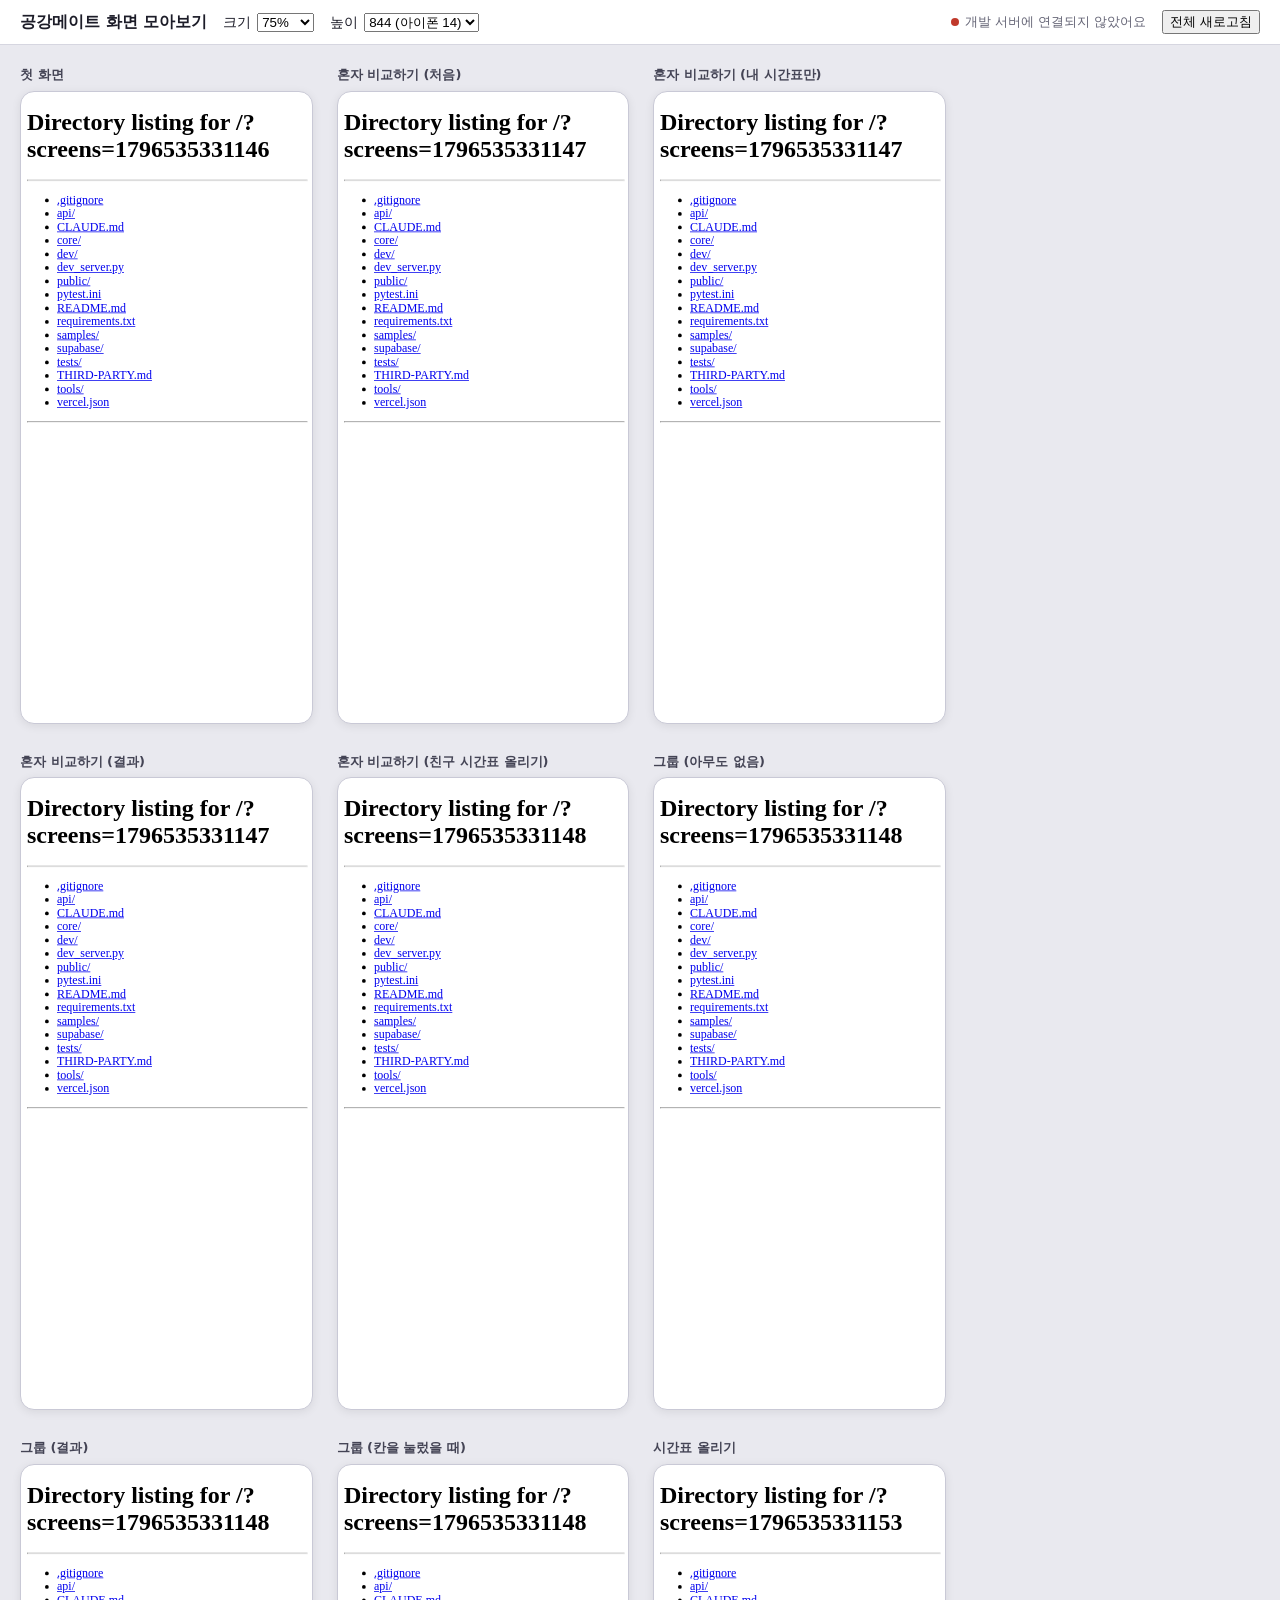
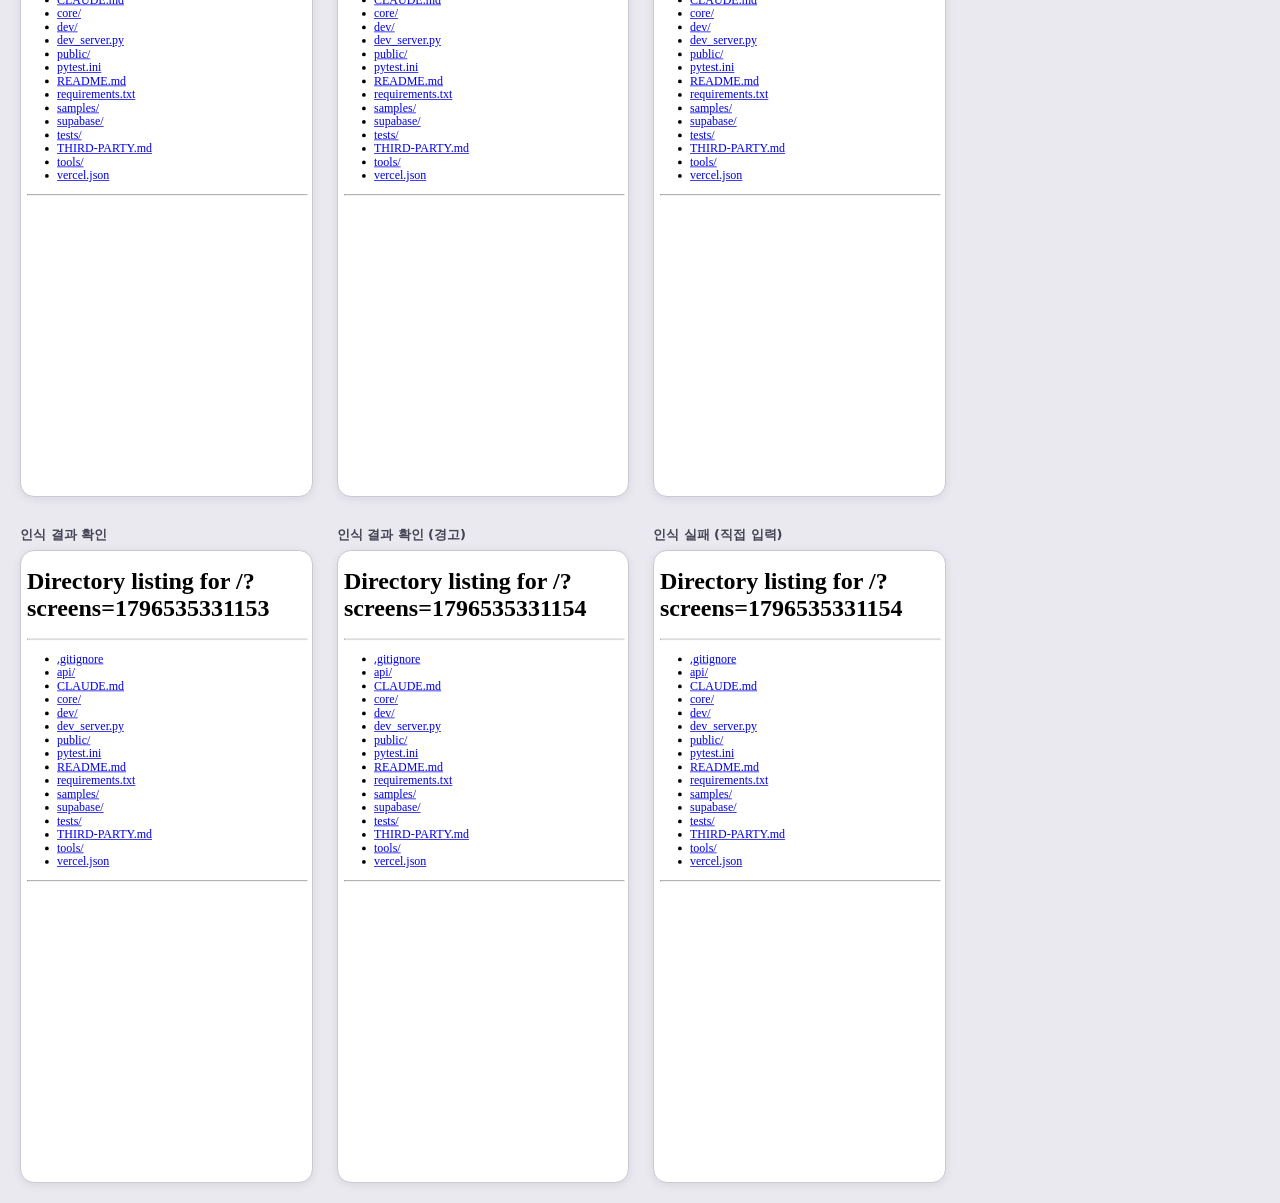
==== dev/screens.html @ fc60c529 "혼자 비교하기: 내 시간표 먼저, 친구 시간표 추가" ====
<!doctype html>
<html lang="ko">
<head>
<meta charset="utf-8">
<meta name="viewport" content="width=device-width, initial-scale=1">
<title>공강메이트 화면 모아보기 (개발용)</title>
<style>
  :root { color-scheme: light; }
  * { box-sizing: border-box; }
  body { margin: 0; font: 14px/1.5 system-ui, -apple-system, "Segoe UI", sans-serif; background: #e9e9ef; color: #1c1c28; }
  header { position: sticky; top: 0; z-index: 5; display: flex; align-items: center; gap: 16px; flex-wrap: wrap;
    padding: 10px 20px; background: #fff; border-bottom: 1px solid #d6d6e0; }
  header h1 { margin: 0; font-size: 16px; }
  header .grow { flex: 1; }
  header label { display: flex; align-items: center; gap: 6px; }
  #status { color: #667; font-size: 13px; }
  #status.live::before { content: ""; display: inline-block; width: 8px; height: 8px; margin-right: 6px; border-radius: 50%; background: #2fa84f; }
  #status.dead::before { content: ""; display: inline-block; width: 8px; height: 8px; margin-right: 6px; border-radius: 50%; background: #c0392b; }
  main { display: flex; flex-wrap: wrap; gap: 28px 24px; padding: 20px; align-items: flex-start; }
  .scene h2 { margin: 0 0 6px; font-size: 13px; color: #445; font-weight: 600; }
  .scene .group-name { color: #889; font-weight: 400; }
  .frame { overflow: hidden; background: #fff; border: 1px solid #c9c9d6; border-radius: 14px; box-shadow: 0 2px 10px rgba(0,0,0,.08); }
  iframe { display: block; width: 390px; height: 844px; border: 0; transform-origin: top left; }
</style>
</head>
<body>
<header>
  <h1>공강메이트 화면 모아보기</h1>
  <label>크기
    <select id="zoom">
      <option value="0.5">50%</option>
      <option value="0.6">60%</option>
      <option value="0.75" selected>75%</option>
      <option value="1">100%</option>
    </select>
  </label>
  <label>높이
    <select id="height">
      <option value="844" selected>844 (아이폰 14)</option>
      <option value="667">667 (작은 폰)</option>
      <option value="1100">1100 (길게)</option>
    </select>
  </label>
  <span class="grow"></span>
  <span id="status">연결 중</span>
  <button id="reload" type="button">전체 새로고침</button>
</header>
<main id="board"></main>

<script>
// 실제 앱(/)을 iframe으로 띄우고, 같은 출처라서 앱 안의 상태를 직접 채워 각 화면을 만든다.
// 앱 코드는 건드리지 않는다. 화면이 하나 늘어나면 SCENES 에 한 줄만 추가하면 된다.
const demo = {};   // { 재호: [{day,start,end}], ... }

// 아래 함수들은 iframe 안에서 실행된다(앱의 state, show 등을 그대로 쓴다). 바깥 변수는 쓰지 말 것.
const SCENES = [
  { title: '첫 화면', run: () => { show('home'); } },

  { title: '혼자 비교하기 (처음)', run: () => {
    state.mode = 'solo'; state.solo = { members: [], result: null, error: null, adding: null }; show('solo');
  } },
  { title: '혼자 비교하기 (내 시간표만)', run: (d) => {
    state.mode = 'solo'; state.solo = { members: [{ name: '재호', classes: d['재호'], me: true }], result: null, error: null, adding: null }; show('solo');
  } },
  { title: '혼자 비교하기 (결과)', run: async (d) => {
    state.mode = 'solo';
    state.solo = { members: [{ name: '재호', classes: d['재호'], me: true }, { name: '민지', classes: d['민지'] }, { name: '서준', classes: d['서준'] }], result: null, error: null, adding: null };
    await computeSolo(); show('solo');
  } },
  { title: '혼자 비교하기 (친구 시간표 올리기)', run: () => {
    state.mode = 'solo'; state.solo = { members: [{ name: '재호', classes: [], me: true }], result: null, error: null, adding: 'friend' }; state.joinFile = null; show('join');
  } },

  { title: '그룹 (아무도 없음)', run: () => {
    state.mode = 'group'; state.group = { id: 'demo', name: '캡스톤 스터디', members: [], loadedAt: new Date() }; state.result = null; show('group');
  } },
  { title: '그룹 (결과)', run: async (d) => {
    const members = ['재호', '민지', '서준', '유나'].map((n, i) => ({ id: `m${i}`, name: n, classes: d[n] }));
    localStorage.setItem('gongang:group:demo', JSON.stringify({ memberId: 'm0', name: '재호' }));
    state.mode = 'group';
    state.group = { id: 'demo', name: '캡스톤 스터디', members, loadedAt: new Date() };
    state.result = await postJSON('/api/free', { members: members.map((m) => ({ name: m.name, classes: m.classes })) });
    show('group');
  } },
  { title: '그룹 (칸을 눌렀을 때)', run: async (d) => {
    const members = ['재호', '민지', '서준', '유나'].map((n, i) => ({ id: `m${i}`, name: n, classes: d[n] }));
    localStorage.setItem('gongang:group:demo', JSON.stringify({ memberId: 'm0', name: '재호' }));
    state.mode = 'group';
    state.group = { id: 'demo', name: '캡스톤 스터디', members, loadedAt: new Date() };
    state.result = await postJSON('/api/free', { members: members.map((m) => ({ name: m.name, classes: m.classes })) });
    show('group');
    const s = [...state.result.segments].sort((a, b) => b.count - a.count || b.minutes - a.minutes)[0];
    if (s) openDetail(s, '재호');
  } },

  { title: '시간표 올리기', run: () => { state.mode = 'group'; state.group = { id: 'demo', name: '', members: [] }; state.joinFile = null; show('join'); } },
  { title: '인식 결과 확인', run: (d) => {
    state.mode = 'group'; state.group = { id: 'demo', name: '', members: [] };
    state.draft = { name: '재호', status: 'done', error: null, warnings: [], gridStart: 9,
      classes: d['재호'].map((c, i) => ({ ...c, id: 9000 + i, color: PALETTE[i % PALETTE.length] })) };
    show('review');
  } },
  { title: '인식 결과 확인 (경고)', run: (d) => {
    state.mode = 'solo'; state.group = { id: 'demo', name: '', members: [] };
    state.draft = { name: '민지', status: 'done', error: null, gridStart: 9,
      warnings: [{ code: 'cut_off', message: '시간표가 17시까지만 보여요. 그 뒤 수업은 직접 추가해 주세요.' }],
      classes: d['민지'].map((c, i) => ({ ...c, id: 9100 + i, color: PALETTE[i % PALETTE.length] })) };
    show('review');
  } },
  { title: '인식 실패 (직접 입력)', run: () => {
    state.mode = 'group'; state.group = { id: 'demo', name: '', members: [] };
    state.draft = { name: '', status: 'error', error: '시간표를 찾지 못했어요.', warnings: [], classes: [], gridStart: 9 };
    show('review');
  } },
];

const board = document.getElementById('board');
const zoomSel = document.getElementById('zoom');
const heightSel = document.getElementById('height');
const frames = [];

function layout() {
  const z = Number(zoomSel.value), h = Number(heightSel.value);
  for (const { frame, iframe } of frames) {
    iframe.style.height = `${h}px`;
    iframe.style.transform = `scale(${z})`;
    frame.style.width = `${390 * z}px`;
    frame.style.height = `${h * z}px`;
  }
  try { localStorage.setItem('screens:view', JSON.stringify({ z: zoomSel.value, h: heightSel.value })); } catch (e) {}
}

function build() {
  for (const scene of SCENES) {
    const wrap = document.createElement('section');
    wrap.className = 'scene';
    const h2 = document.createElement('h2');
    h2.textContent = scene.title;
    const frame = document.createElement('div');
    frame.className = 'frame';
    const iframe = document.createElement('iframe');
    iframe.title = scene.title;
    iframe.addEventListener('load', () => drive(iframe, scene));
    frame.append(iframe);
    wrap.append(h2, frame);
    board.append(wrap);
    frames.push({ frame, iframe, scene });
  }
  layout();
}

function drive(iframe, scene) {
  const w = iframe.contentWindow;
  if (w.location.href === 'about:blank') return; // 처음 빈 iframe 의 load 는 건너뛴다
  const code = `(async () => { try { await (${scene.run.toString()})(${JSON.stringify(demo)}); } catch (e) { console.error(e); } })()`;
  // 앱의 시작 코드(start)가 끝난 뒤에 화면을 만든다
  setTimeout(() => { try { w.eval(code); } catch (e) { console.error(e); } }, 60);
}

function loadAll() {
  for (const { iframe } of frames) iframe.src = `/?screens=${Date.now()}`;
}

// 화면 확인용 가짜 시간표. 결과 화면에 공강 칸이 여러 개 보이도록 요일마다 수업을 흩어 놓았다.
const T = (day, start, end) => ({ day, start, end });
const DEMO_DATA = {
  재호: [T('MON','09:00','10:15'), T('MON','13:30','14:45'), T('TUE','10:30','11:45'), T('TUE','15:00','16:15'), T('WED','09:00','10:15'),
        T('WED','14:00','15:15'), T('THU','10:30','11:45'), T('THU','16:00','17:15'), T('FRI','09:00','10:15'), T('FRI','13:00','14:15')],
  민지: [T('MON','09:00','10:15'), T('MON','15:00','16:15'), T('TUE','09:00','10:15'), T('TUE','14:00','15:15'), T('WED','10:30','11:45'),
        T('WED','16:00','17:15'), T('THU','09:00','10:15'), T('THU','13:30','14:45'), T('FRI','10:30','11:45'), T('FRI','15:00','16:15')],
  서준: [T('MON','10:30','11:45'), T('MON','16:00','17:15'), T('TUE','10:30','11:45'), T('TUE','16:00','17:15'), T('WED','09:00','10:15'),
        T('WED','15:00','16:15'), T('THU','11:00','12:15'), T('THU','15:00','16:15'), T('FRI','09:00','10:15'), T('FRI','14:00','15:15')],
  유나: [T('MON','09:00','10:15'), T('MON','14:00','15:15'), T('TUE','13:00','14:15'), T('TUE','16:00','17:15'), T('WED','10:30','11:45'),
        T('WED','14:00','15:15'), T('THU','09:00','10:15'), T('THU','16:00','17:15'), T('FRI','10:30','11:45'), T('FRI','16:00','17:15')],
};
Object.assign(demo, DEMO_DATA);

// 파일을 저장하면 서버가 알려 주고, 그때 전체를 다시 불러온다
let stamp = null;
async function poll() {
  const status = document.getElementById('status');
  try {
    const r = await fetch('/_stamp', { cache: 'no-store' });
    const s = (await r.json()).stamp;
    status.textContent = '파일을 저장하면 자동으로 바뀌어요';
    status.className = 'live';
    if (stamp !== null && s !== stamp) loadAll();
    stamp = s;
  } catch (e) {
    status.textContent = '개발 서버에 연결되지 않았어요';
    status.className = 'dead';
  }
}

(async () => {
  try {
    const v = JSON.parse(localStorage.getItem('screens:view') || 'null');
    if (v) { zoomSel.value = v.z; heightSel.value = v.h; }
  } catch (e) {}
  zoomSel.addEventListener('change', layout);
  heightSel.addEventListener('change', layout);
  document.getElementById('reload').addEventListener('click', loadAll);
  build();
  loadAll();
  poll();
  setInterval(poll, 1000);
})();
</script>
</body>
</html>
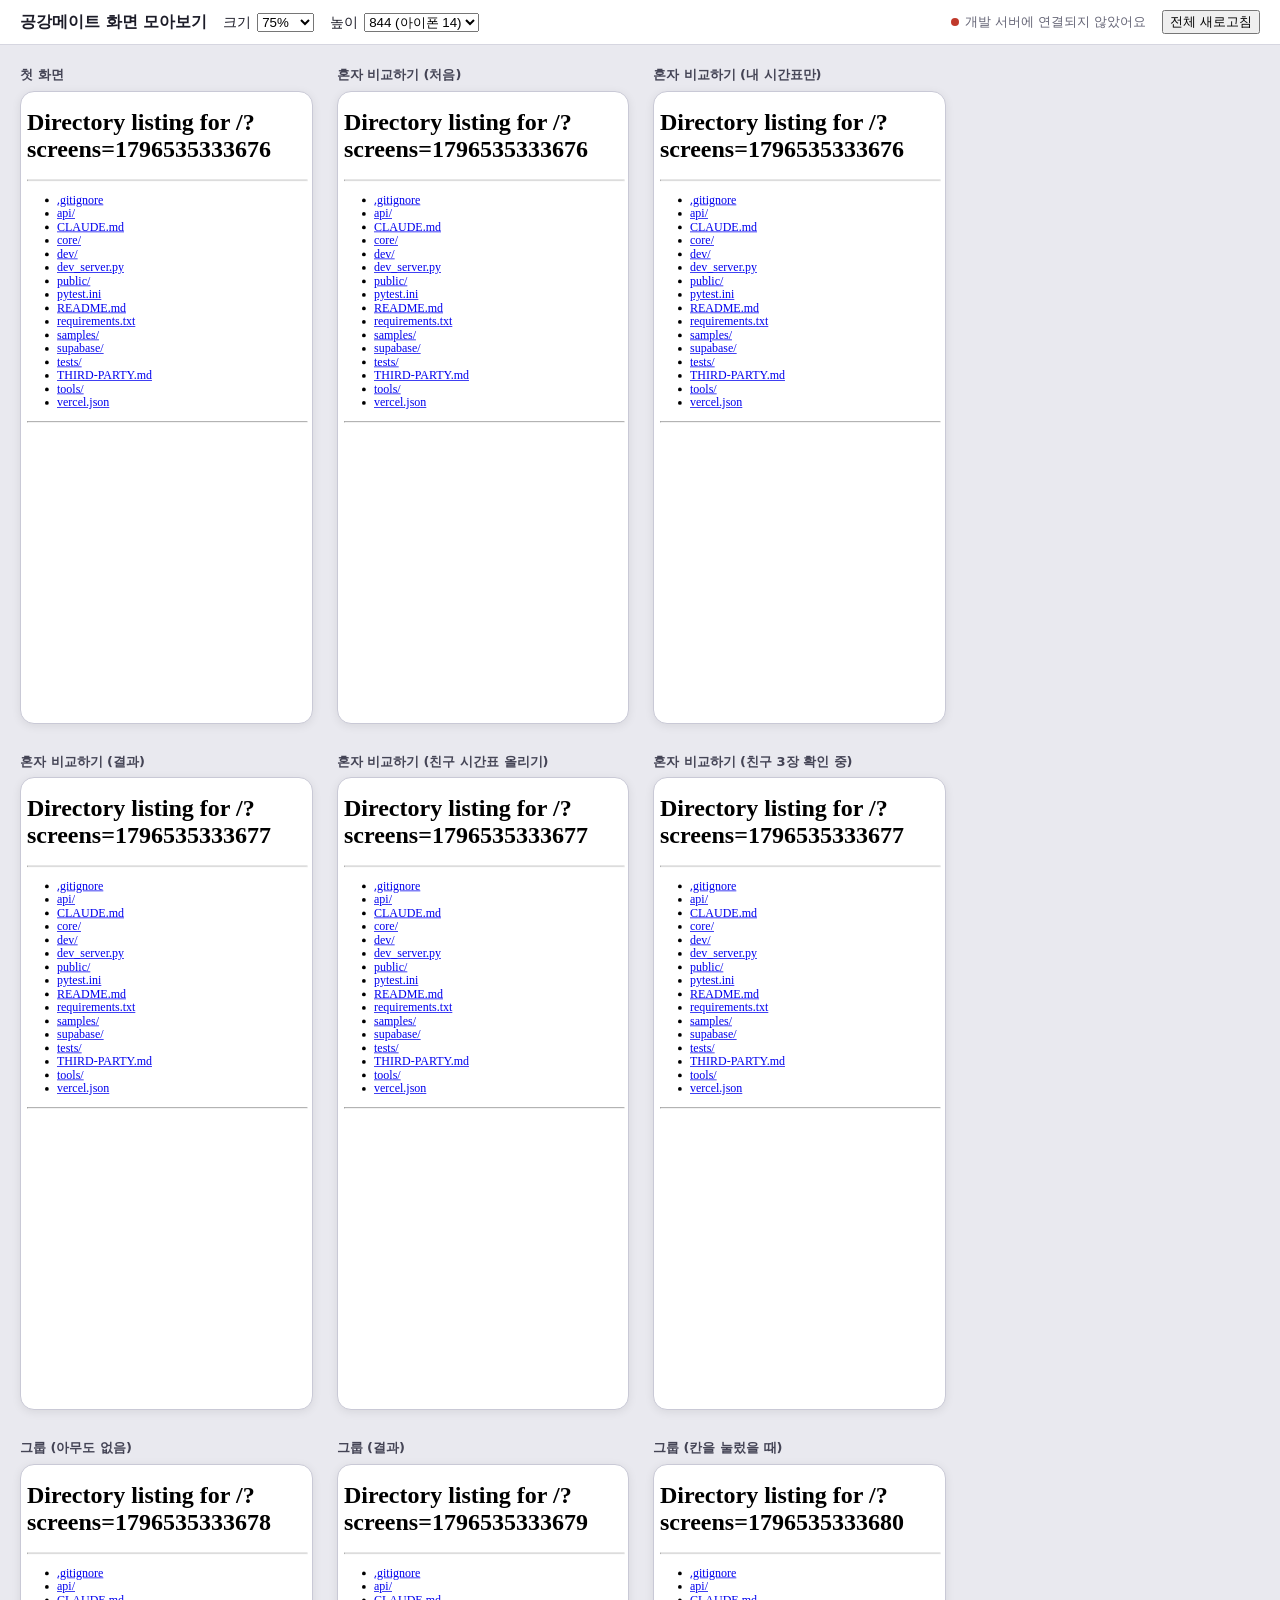
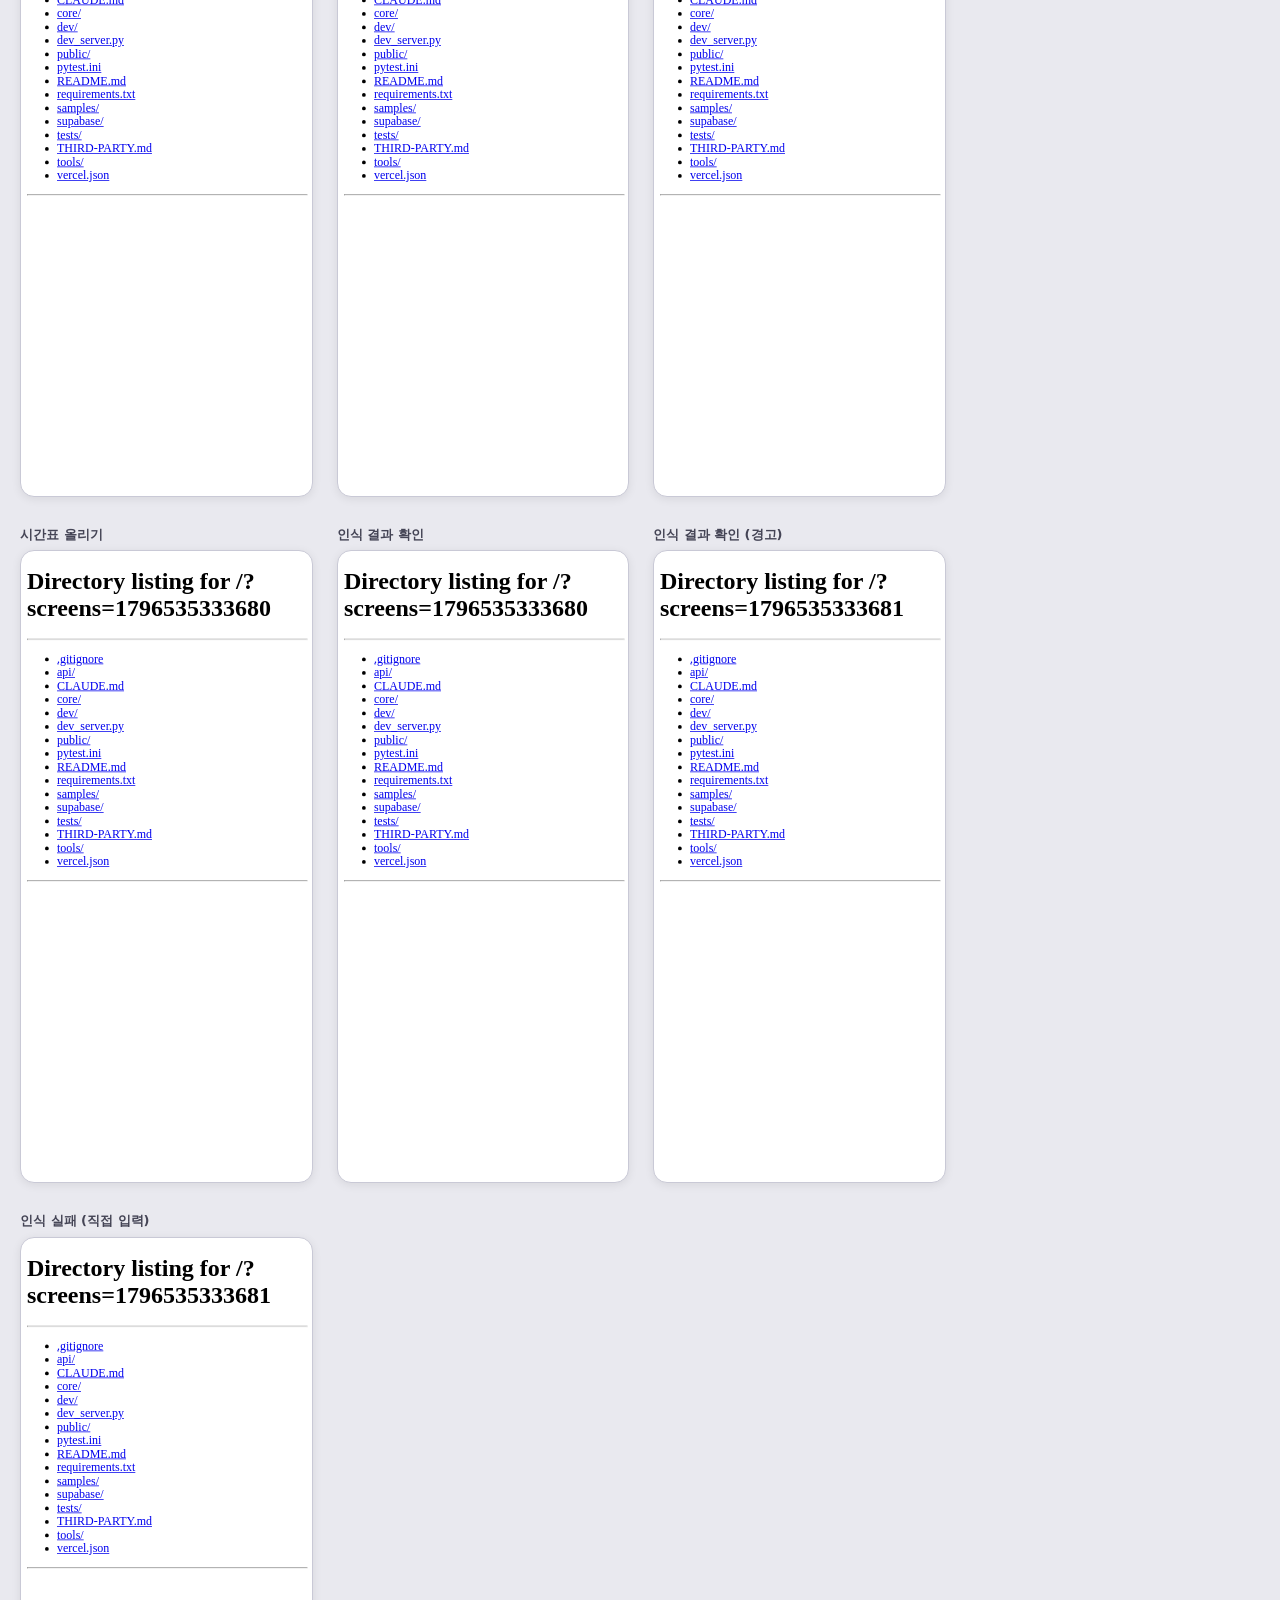
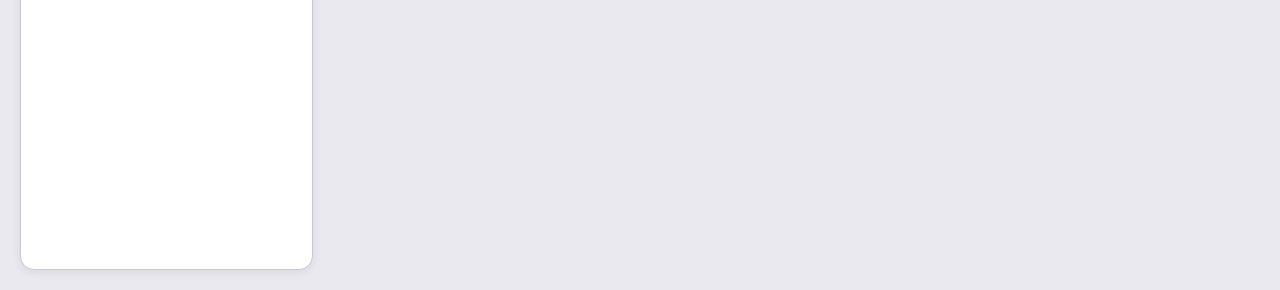
==== commit 1ca4f7ac: "혼자 비교하기: 친구 시간표 여러 장 한꺼번에 추가" ====
--- a/dev/screens.html
+++ b/dev/screens.html
@@ -71,6 +71,15 @@
     state.mode = 'solo'; state.solo = { members: [{ name: '재호', classes: [], me: true }], result: null, error: null, adding: 'friend' }; state.joinFile = null; show('join');
   } },
 
+  { title: '혼자 비교하기 (친구 3장 확인 중)', run: (d) => {
+    state.mode = 'solo';
+    state.solo = { members: [{ name: '재호', classes: d['재호'], me: true }], result: null, error: null, adding: 'friend' };
+    const mk = (n, i) => ({ name: '', status: 'done', error: null, warnings: [], gridStart: 9,
+      classes: d[n].map((c, k) => ({ ...c, id: 9200 + i * 100 + k, color: PALETTE[k % PALETTE.length] })) });
+    state.queue = ['민지', '서준', '유나'].map(mk); state.queueIndex = 0; state.draft = state.queue[0];
+    show('review');
+  } },
+
   { title: '그룹 (아무도 없음)', run: () => {
     state.mode = 'group'; state.group = { id: 'demo', name: '캡스톤 스터디', members: [], loadedAt: new Date() }; state.result = null; show('group');
   } },
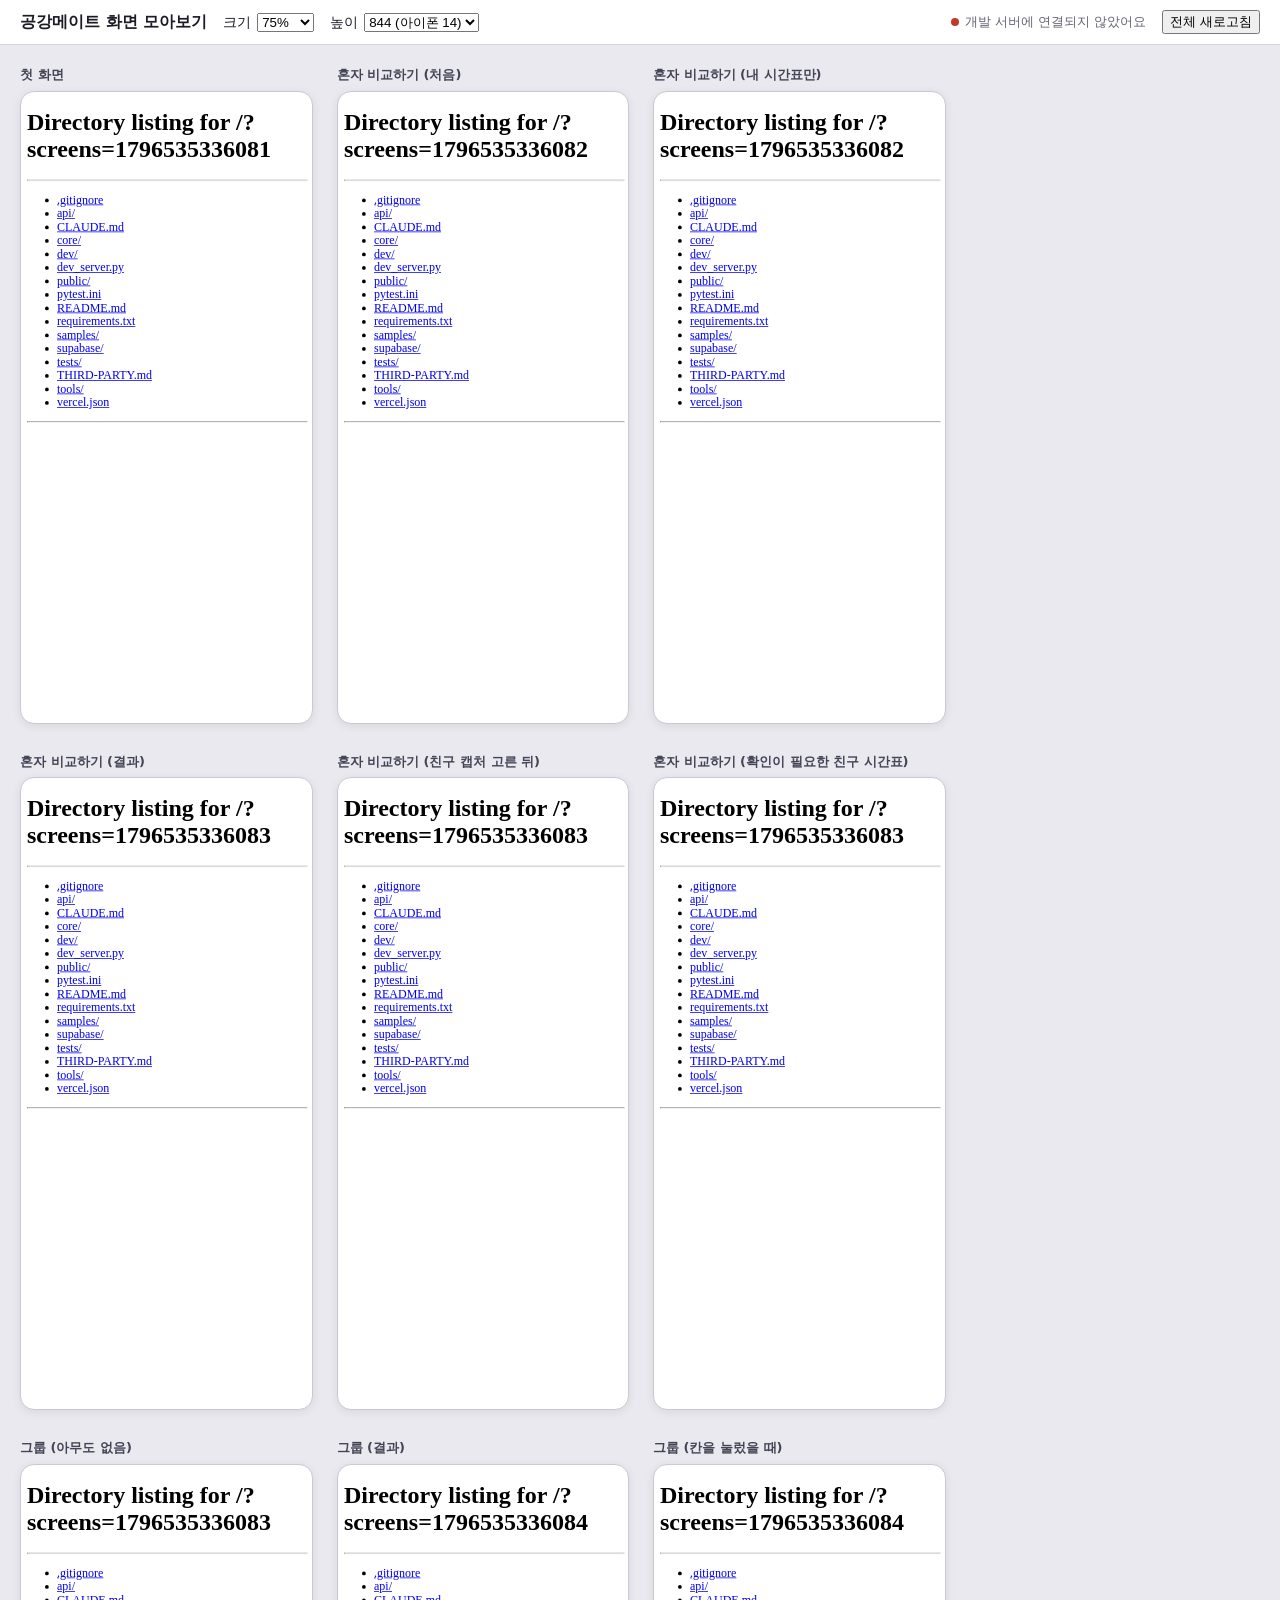
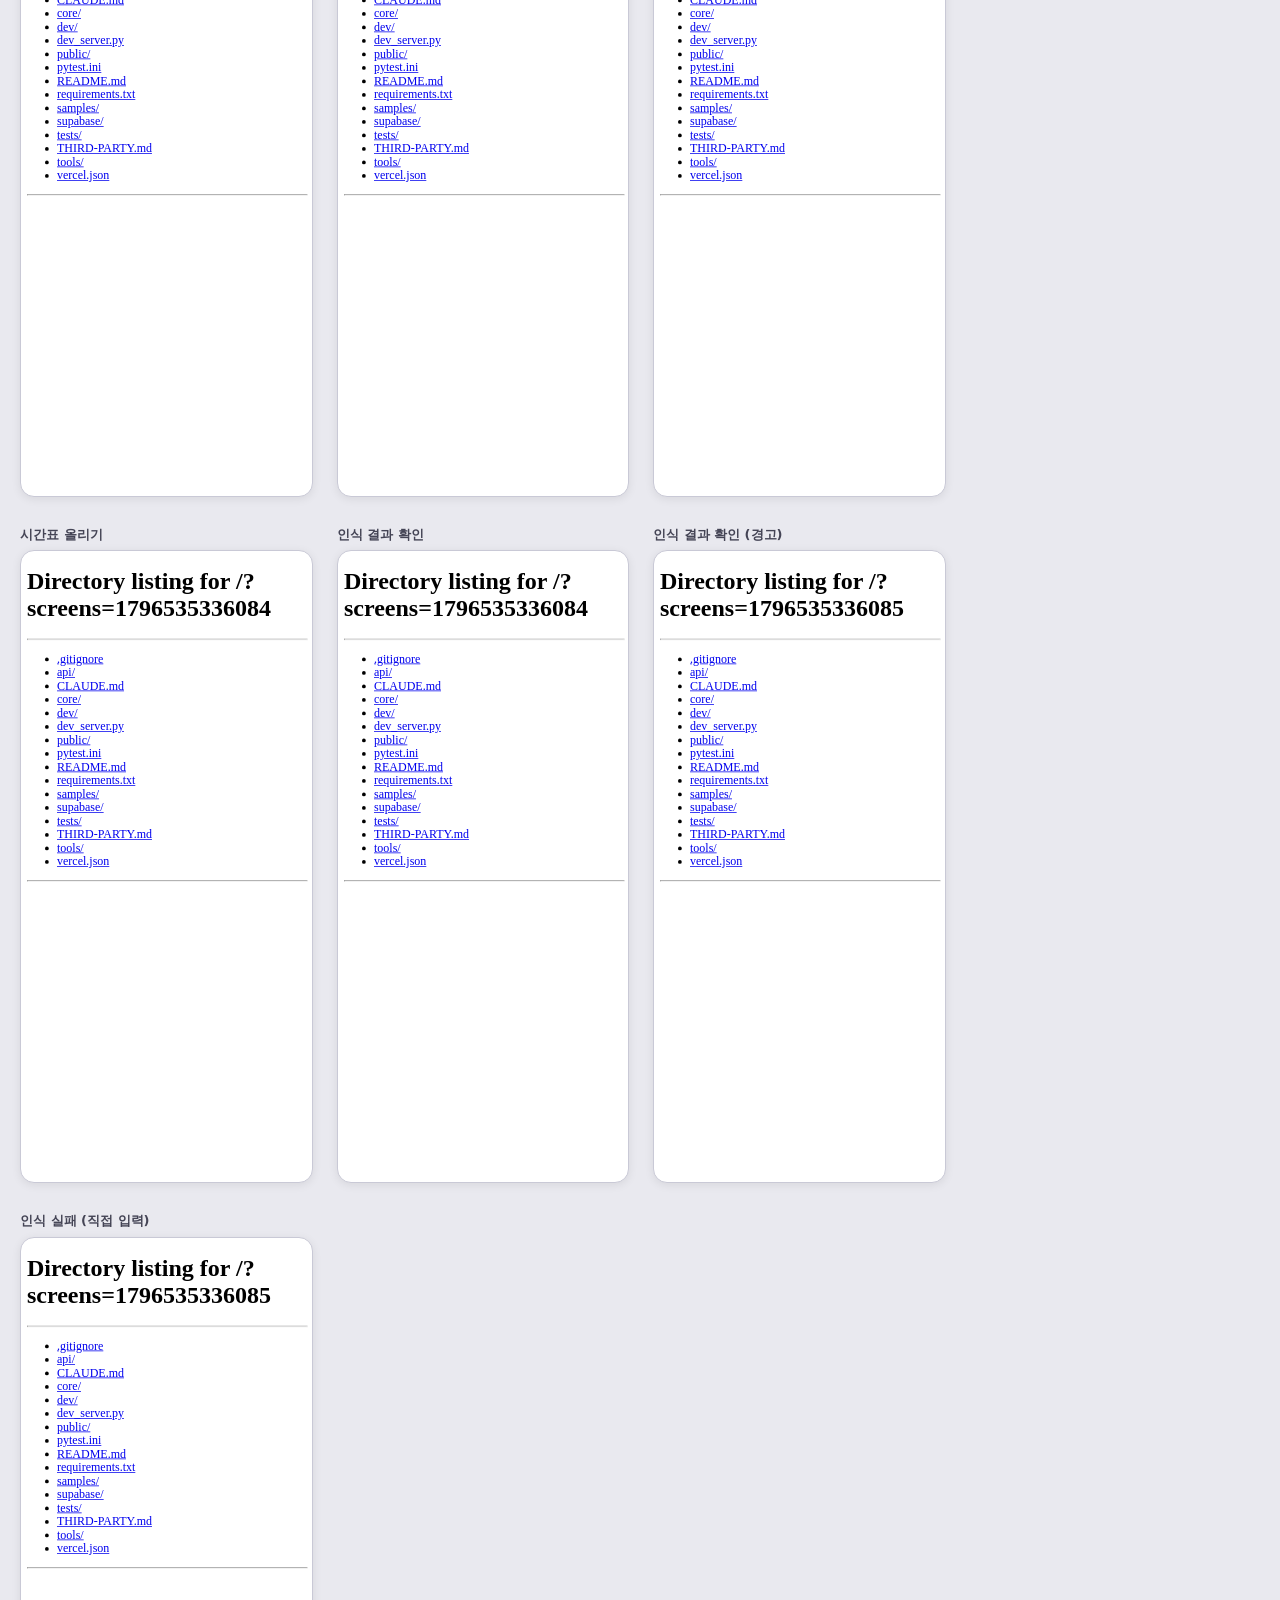
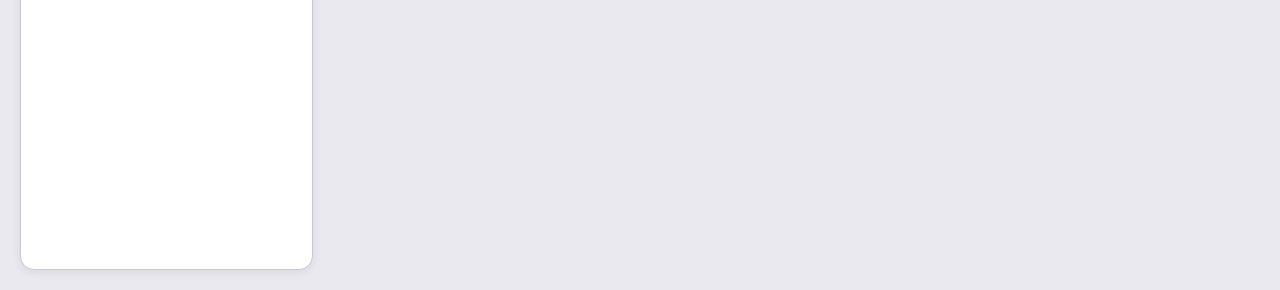
==== commit 280f46a9: "혼자 비교하기: 친구 캡처 카드(썸네일 확대, 이름 입력), 확인은 필요한 장만" ====
--- a/dev/screens.html
+++ b/dev/screens.html
@@ -67,16 +67,21 @@
     state.solo = { members: [{ name: '재호', classes: d['재호'], me: true }, { name: '민지', classes: d['민지'] }, { name: '서준', classes: d['서준'] }], result: null, error: null, adding: null };
     await computeSolo(); show('solo');
   } },
-  { title: '혼자 비교하기 (친구 시간표 올리기)', run: () => {
-    state.mode = 'solo'; state.solo = { members: [{ name: '재호', classes: [], me: true }], result: null, error: null, adding: 'friend' }; state.joinFile = null; show('join');
-  } },
-
-  { title: '혼자 비교하기 (친구 3장 확인 중)', run: (d) => {
+  { title: '혼자 비교하기 (친구 캡처 고른 뒤)', run: () => {
+    // 가짜 썸네일: 파일 없이 그림만 넣는다
+    const thumb = 'data:image/svg+xml;utf8,' + encodeURIComponent('<svg xmlns="http://www.w3.org/2000/svg" width="104" height="144"><rect width="104" height="144" fill="#eef"/><rect x="10" y="20" width="40" height="30" fill="#f28c8c"/><rect x="54" y="60" width="40" height="40" fill="#82b4f0"/></svg>');
+    state.mode = 'solo'; state.solo = { members: [{ name: '재호', classes: [], me: true }], result: null, error: null, adding: 'friend' };
+    state.friendCards = [{ id: 1, file: null, preview: thumb, name: '민지' }, { id: 2, file: null, preview: thumb, name: '' }, { id: 3, file: null, preview: thumb, name: '' }];
+    show('join');
+  } },
+  { title: '혼자 비교하기 (확인이 필요한 친구 시간표)', run: (d) => {
+    const thumb = 'data:image/svg+xml;utf8,' + encodeURIComponent('<svg xmlns="http://www.w3.org/2000/svg" width="104" height="144"><rect width="104" height="144" fill="#eef"/><rect x="10" y="20" width="40" height="30" fill="#f28c8c"/></svg>');
     state.mode = 'solo';
     state.solo = { members: [{ name: '재호', classes: d['재호'], me: true }], result: null, error: null, adding: 'friend' };
-    const mk = (n, i) => ({ name: '', status: 'done', error: null, warnings: [], gridStart: 9,
+    const mk = (n, i) => ({ name: n, status: 'done', error: null, gridStart: 9, preview: thumb,
+      warnings: [{ code: 'cut_off', message: '시간표가 17시까지만 보여요. 그 뒤 수업은 직접 추가해 주세요.' }],
       classes: d[n].map((c, k) => ({ ...c, id: 9200 + i * 100 + k, color: PALETTE[k % PALETTE.length] })) });
-    state.queue = ['민지', '서준', '유나'].map(mk); state.queueIndex = 0; state.draft = state.queue[0];
+    state.queue = ['민지', '서준'].map(mk); state.queueIndex = 0; state.draft = state.queue[0];
     show('review');
   } },
 
